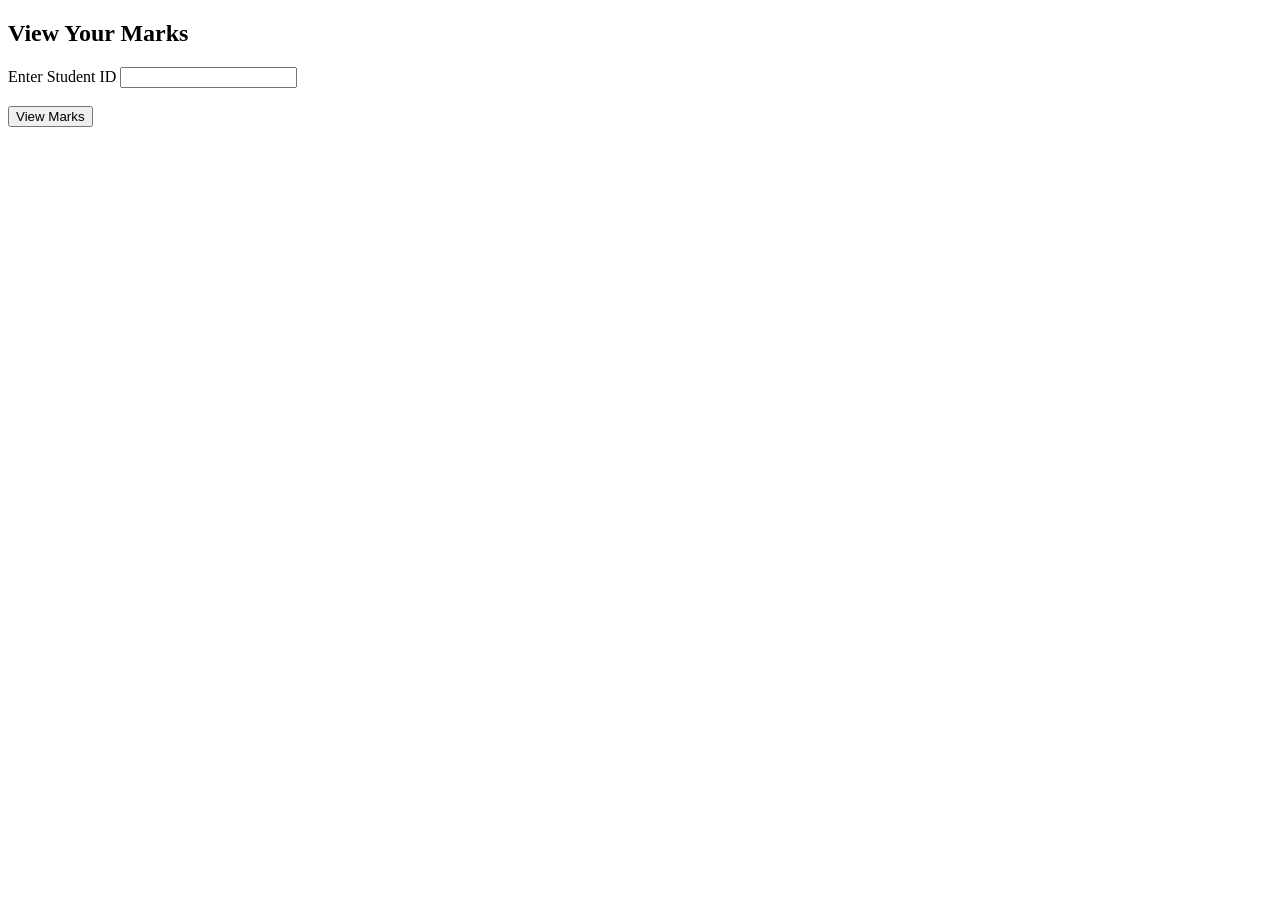
==== templates/search.html @ a7c2dc3a "Initial commit" ====
<!DOCTYPE html>
<html>
<head>
    <title>View Marks</title>
</head>
<body>

<h2>View Your Marks</h2>

<form action="/student" method="POST">

    <label>Enter Student ID</label>

    <input type="number"
           name="student_id"
           required>

    <br><br>

    <button type="submit">
        View Marks
    </button>

</form>

</body>
</html>
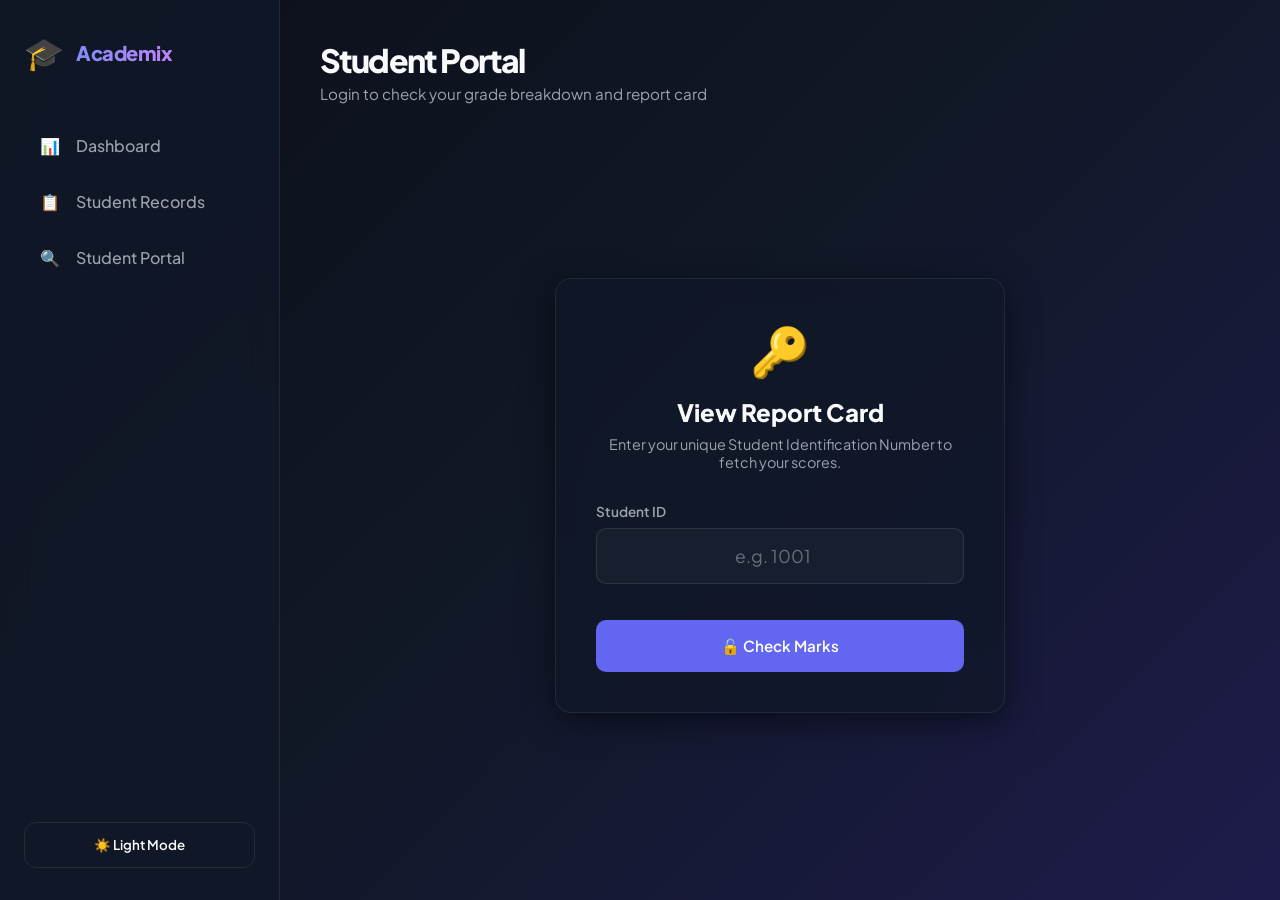
==== commit bf6fd6f1: "feat: Revamp UI with glassmorphic dashboard, SQLite fallback, Chart.js stats, and Render deployment " ====
--- a/templates/search.html
+++ b/templates/search.html
@@ -1,27 +1,85 @@
 <!DOCTYPE html>
-<html>
+<html lang="en" data-theme="dark">
 <head>
-    <title>View Marks</title>
+    <meta charset="UTF-8">
+    <meta name="viewport" content="width=device-width, initial-scale=1.0">
+    <title>Student Portal - Student Management System</title>
+    <link rel="stylesheet" href="/static/css/style.css">
 </head>
 <body>
 
-<h2>View Your Marks</h2>
+<div class="app-container">
+    <!-- Sidebar Navigation -->
+    <aside class="sidebar">
+        <div>
+            <div class="brand-section">
+                <span class="brand-logo">🎓</span>
+                <span class="brand-name">Academix</span>
+            </div>
+            <ul class="nav-links">
+                <li class="nav-item" id="nav-dashboard">
+                    <a href="/">
+                        <span>📊</span>
+                        <span>Dashboard</span>
+                    </a>
+                </li>
+                <li class="nav-item" id="nav-view">
+                    <a href="/view">
+                        <span>📋</span>
+                        <span>Student Records</span>
+                    </a>
+                </li>
+                <li class="nav-item active" id="nav-search">
+                    <a href="/search">
+                        <span>🔍</span>
+                        <span>Student Portal</span>
+                    </a>
+                </li>
+            </ul>
+        </div>
+        <div class="sidebar-footer">
+            <button id="theme-toggle" class="theme-toggle-btn">☀️ Light Mode</button>
+        </div>
+    </aside>
 
-<form action="/student" method="POST">
+    <!-- Main Content Area -->
+    <main class="main-content">
+        <header class="header-container">
+            <div>
+                <h1 class="page-title">Student Portal</h1>
+                <p class="page-subtitle">Login to check your grade breakdown and report card</p>
+            </div>
+        </header>
 
-    <label>Enter Student ID</label>
+        <!-- Centered Portal Card -->
+        <div class="portal-container">
+            <div class="glass-panel portal-card">
+                <div class="portal-icon">🔑</div>
+                <h2 style="margin-bottom: 0.5rem; font-weight: 800;">View Report Card</h2>
+                <p style="color: var(--text-secondary); margin-bottom: 2rem; font-size: 0.9rem;">
+                    Enter your unique Student Identification Number to fetch your scores.
+                </p>
+                
+                <form action="/student" method="POST" style="text-align: left;">
+                    <div class="form-group">
+                        <label for="portal_student_id">Student ID</label>
+                        <input type="number" 
+                               id="portal_student_id" 
+                               name="student_id" 
+                               placeholder="e.g. 1001" 
+                               required 
+                               style="font-size: 1.1rem; padding: 1rem; text-align: center;">
+                    </div>
+                    
+                    <button type="submit" class="btn btn-primary" style="width: 100%; margin-top: 1rem; padding: 1rem;">
+                        🔓 Check Marks
+                    </button>
+                </form>
+            </div>
+        </div>
+    </main>
+</div>
 
-    <input type="number"
-           name="student_id"
-           required>
-
-    <br><br>
-
-    <button type="submit">
-        View Marks
-    </button>
-
-</form>
-
+<script src="/static/js/main.js"></script>
 </body>
 </html>
--- a/static/css/style.css
+++ b/static/css/style.css
@@ -0,0 +1,759 @@
+@import url('https://fonts.googleapis.com/css2?family=Plus+Jakarta+Sans:wght@300;400;500;600;700;800&display=swap');
+
+:root {
+    --font-family: 'Plus Jakarta Sans', sans-serif;
+    
+    /* Dark Theme (Default) Variables */
+    --bg-gradient: linear-gradient(135deg, #0b0f19 0%, #111827 50%, #1e1b4b 100%);
+    --panel-bg: rgba(17, 24, 39, 0.7);
+    --panel-border: rgba(255, 255, 255, 0.08);
+    --text-primary: #f9fafb;
+    --text-secondary: #9ca3af;
+    --accent: #6366f1;
+    --accent-hover: #4f46e5;
+    --accent-glow: rgba(99, 102, 241, 0.25);
+    --success: #10b981;
+    --warning: #f59e0b;
+    --danger: #ef4444;
+    --card-shadow: 0 8px 32px 0 rgba(0, 0, 0, 0.5);
+    --card-radius: 16px;
+    --table-header-bg: rgba(31, 41, 55, 0.8);
+    --table-row-hover: rgba(255, 255, 255, 0.03);
+    --input-bg: rgba(31, 41, 55, 0.5);
+    --input-border: rgba(255, 255, 255, 0.1);
+    --sidebar-bg: rgba(17, 24, 39, 0.85);
+}
+
+[data-theme="light"] {
+    /* Light Theme Variables */
+    --bg-gradient: linear-gradient(135deg, #f3f4f6 0%, #e5e7eb 50%, #dbeafe 100%);
+    --panel-bg: rgba(255, 255, 255, 0.75);
+    --panel-border: rgba(0, 0, 0, 0.06);
+    --text-primary: #111827;
+    --text-secondary: #4b5563;
+    --accent: #4f46e5;
+    --accent-hover: #4338ca;
+    --accent-glow: rgba(79, 70, 229, 0.15);
+    --success: #059669;
+    --warning: #d97706;
+    --danger: #dc2626;
+    --card-shadow: 0 8px 32px 0 rgba(31, 38, 135, 0.05);
+    --table-header-bg: rgba(243, 244, 246, 0.9);
+    --table-row-hover: rgba(0, 0, 0, 0.02);
+    --input-bg: rgba(255, 255, 255, 0.8);
+    --input-border: rgba(0, 0, 0, 0.1);
+    --sidebar-bg: rgba(255, 255, 255, 0.85);
+}
+
+* {
+    margin: 0;
+    padding: 0;
+    box-sizing: border-box;
+    font-family: var(--font-family);
+    transition: background-color 0.3s ease, border-color 0.3s ease, color 0.15s ease;
+}
+
+body {
+    background: var(--bg-gradient);
+    color: var(--text-primary);
+    min-height: 100vh;
+    display: flex;
+    overflow-x: hidden;
+}
+
+/* App Layout */
+.app-container {
+    display: flex;
+    width: 100%;
+    min-height: 100vh;
+}
+
+/* Sidebar Styling */
+.sidebar {
+    width: 280px;
+    background: var(--sidebar-bg);
+    backdrop-filter: blur(16px);
+    -webkit-backdrop-filter: blur(16px);
+    border-right: 1px solid var(--panel-border);
+    padding: 2rem 1.5rem;
+    display: flex;
+    flex-direction: column;
+    justify-content: space-between;
+    height: 100vh;
+    position: sticky;
+    top: 0;
+    z-index: 100;
+}
+
+.brand-section {
+    display: flex;
+    align-items: center;
+    gap: 0.75rem;
+    margin-bottom: 3rem;
+}
+
+.brand-logo {
+    font-size: 2rem;
+}
+
+.brand-name {
+    font-size: 1.25rem;
+    font-weight: 800;
+    background: linear-gradient(to right, #818cf8, #c084fc);
+    -webkit-background-clip: text;
+    -webkit-text-fill-color: transparent;
+    letter-spacing: -0.025em;
+}
+
+.nav-links {
+    list-style: none;
+    display: flex;
+    flex-direction: column;
+    gap: 0.5rem;
+    flex-grow: 1;
+}
+
+.nav-item a {
+    display: flex;
+    align-items: center;
+    gap: 1rem;
+    padding: 0.85rem 1rem;
+    color: var(--text-secondary);
+    text-decoration: none;
+    border-radius: 12px;
+    font-weight: 500;
+    transition: all 0.2s ease;
+}
+
+.nav-item a:hover {
+    color: var(--text-primary);
+    background: rgba(255, 255, 255, 0.05);
+}
+
+.nav-item.active a {
+    color: #fff;
+    background: var(--accent);
+    box-shadow: 0 4px 14px 0 var(--accent-glow);
+}
+
+[data-theme="light"] .nav-item.active a {
+    color: #fff;
+}
+
+.sidebar-footer {
+    display: flex;
+    flex-direction: column;
+    gap: 1rem;
+}
+
+.theme-toggle-btn {
+    display: flex;
+    align-items: center;
+    justify-content: center;
+    gap: 0.75rem;
+    width: 100%;
+    padding: 0.85rem;
+    border-radius: 12px;
+    border: 1px solid var(--panel-border);
+    background: transparent;
+    color: var(--text-primary);
+    font-weight: 600;
+    cursor: pointer;
+    transition: all 0.2s ease;
+}
+
+.theme-toggle-btn:hover {
+    background: rgba(255, 255, 255, 0.05);
+}
+
+/* Main Content Styling */
+.main-content {
+    flex-grow: 1;
+    padding: 2.5rem;
+    overflow-y: auto;
+    max-width: calc(100% - 280px);
+}
+
+.header-container {
+    display: flex;
+    justify-content: space-between;
+    align-items: center;
+    margin-bottom: 2rem;
+}
+
+.page-title {
+    font-size: 2rem;
+    font-weight: 800;
+    letter-spacing: -0.05em;
+}
+
+.page-subtitle {
+    color: var(--text-secondary);
+    font-size: 0.95rem;
+    margin-top: 0.25rem;
+}
+
+/* Dashboard KPI Grid */
+.stats-grid {
+    display: grid;
+    grid-template-columns: repeat(auto-fit, minmax(220px, 1fr));
+    gap: 1.5rem;
+    margin-bottom: 2rem;
+}
+
+.kpi-card {
+    background: var(--panel-bg);
+    border: 1px solid var(--panel-border);
+    backdrop-filter: blur(8px);
+    -webkit-backdrop-filter: blur(8px);
+    border-radius: var(--card-radius);
+    padding: 1.5rem;
+    box-shadow: var(--card-shadow);
+    display: flex;
+    flex-direction: column;
+    justify-content: space-between;
+    min-height: 120px;
+    position: relative;
+    overflow: hidden;
+}
+
+.kpi-card::before {
+    content: '';
+    position: absolute;
+    top: 0;
+    left: 0;
+    width: 4px;
+    height: 100%;
+    background: var(--accent);
+}
+
+.kpi-card.kpi-success::before { background: var(--success); }
+.kpi-card.kpi-warning::before { background: var(--warning); }
+.kpi-card.kpi-danger::before { background: var(--danger); }
+
+.kpi-title {
+    font-size: 0.85rem;
+    font-weight: 600;
+    color: var(--text-secondary);
+    text-transform: uppercase;
+    letter-spacing: 0.05em;
+}
+
+.kpi-value {
+    font-size: 2rem;
+    font-weight: 800;
+    margin-top: 0.5rem;
+    letter-spacing: -0.025em;
+}
+
+.kpi-sub {
+    font-size: 0.75rem;
+    color: var(--text-secondary);
+    margin-top: 0.25rem;
+}
+
+/* Dashboard Visualizations Grid */
+.charts-grid {
+    display: grid;
+    grid-template-columns: 2fr 1fr;
+    gap: 1.5rem;
+    margin-bottom: 2rem;
+}
+
+@media (max-width: 1024px) {
+    .charts-grid {
+        grid-template-columns: 1fr;
+    }
+}
+
+.chart-card {
+    background: var(--panel-bg);
+    border: 1px solid var(--panel-border);
+    border-radius: var(--card-radius);
+    padding: 1.5rem;
+    box-shadow: var(--card-shadow);
+    display: flex;
+    flex-direction: column;
+}
+
+.chart-card h3 {
+    margin-bottom: 1.5rem;
+    font-weight: 700;
+    font-size: 1.1rem;
+}
+
+.chart-container {
+    position: relative;
+    flex-grow: 1;
+    min-height: 280px;
+}
+
+/* Forms & Panels */
+.panel-grid {
+    display: grid;
+    grid-template-columns: 1fr 1.5fr;
+    gap: 1.5rem;
+}
+
+@media (max-width: 900px) {
+    .panel-grid {
+        grid-template-columns: 1fr;
+    }
+}
+
+.glass-panel {
+    background: var(--panel-bg);
+    border: 1px solid var(--panel-border);
+    backdrop-filter: blur(12px);
+    -webkit-backdrop-filter: blur(12px);
+    border-radius: var(--card-radius);
+    padding: 2rem;
+    box-shadow: var(--card-shadow);
+}
+
+.glass-panel h3 {
+    margin-bottom: 1.5rem;
+    font-size: 1.25rem;
+    font-weight: 700;
+}
+
+.form-group {
+    margin-bottom: 1.25rem;
+}
+
+.form-row-2 {
+    display: grid;
+    grid-template-columns: 1fr 1fr;
+    gap: 1rem;
+}
+
+label {
+    display: block;
+    font-size: 0.85rem;
+    font-weight: 600;
+    color: var(--text-secondary);
+    margin-bottom: 0.5rem;
+}
+
+input {
+    width: 100%;
+    background: var(--input-bg);
+    border: 1px solid var(--input-border);
+    color: var(--text-primary);
+    padding: 0.85rem 1rem;
+    border-radius: 10px;
+    font-size: 0.95rem;
+    outline: none;
+    transition: all 0.2s ease;
+}
+
+input:focus {
+    border-color: var(--accent);
+    box-shadow: 0 0 0 3px var(--accent-glow);
+}
+
+input::placeholder {
+    color: var(--text-secondary);
+    opacity: 0.6;
+}
+
+/* Button Styling */
+.btn-group {
+    display: grid;
+    grid-template-columns: repeat(auto-fit, minmax(100px, 1fr));
+    gap: 0.75rem;
+    margin-top: 1.5rem;
+}
+
+.btn {
+    display: inline-flex;
+    align-items: center;
+    justify-content: center;
+    gap: 0.5rem;
+    padding: 0.85rem 1.25rem;
+    border-radius: 10px;
+    font-weight: 600;
+    font-size: 0.95rem;
+    cursor: pointer;
+    border: none;
+    transition: all 0.2s ease;
+    text-decoration: none;
+}
+
+.btn-primary {
+    background: var(--accent);
+    color: #fff;
+}
+
+.btn-primary:hover {
+    background: var(--accent-hover);
+    box-shadow: 0 4px 12px var(--accent-glow);
+}
+
+.btn-success {
+    background: var(--success);
+    color: #fff;
+}
+
+.btn-success:hover {
+    background: rgba(16, 185, 129, 0.8);
+    box-shadow: 0 4px 12px rgba(16, 185, 129, 0.3);
+}
+
+.btn-warning {
+    background: var(--warning);
+    color: #fff;
+}
+
+.btn-warning:hover {
+    box-shadow: 0 4px 12px rgba(245, 158, 11, 0.3);
+}
+
+.btn-danger {
+    background: var(--danger);
+    color: #fff;
+}
+
+.btn-danger:hover {
+    box-shadow: 0 4px 12px rgba(239, 68, 68, 0.3);
+}
+
+.btn-secondary {
+    background: var(--input-bg);
+    border: 1px solid var(--panel-border);
+    color: var(--text-primary);
+}
+
+.btn-secondary:hover {
+    background: rgba(255, 255, 255, 0.08);
+}
+
+/* Table Card & Data Tables */
+.table-card {
+    background: var(--panel-bg);
+    border: 1px solid var(--panel-border);
+    border-radius: var(--card-radius);
+    box-shadow: var(--card-shadow);
+    overflow: hidden;
+    margin-bottom: 2rem;
+}
+
+.table-header-tools {
+    display: flex;
+    justify-content: space-between;
+    align-items: center;
+    padding: 1.5rem;
+    border-bottom: 1px solid var(--panel-border);
+    flex-wrap: wrap;
+    gap: 1rem;
+}
+
+.search-bar-container {
+    position: relative;
+    max-width: 320px;
+    width: 100%;
+}
+
+.search-bar-container input {
+    padding-left: 2.5rem;
+}
+
+.search-icon {
+    position: absolute;
+    left: 0.95rem;
+    top: 50%;
+    transform: translateY(-50%);
+    color: var(--text-secondary);
+    pointer-events: none;
+}
+
+.table-wrapper {
+    overflow-x: auto;
+    width: 100%;
+}
+
+table {
+    width: 100%;
+    border-collapse: collapse;
+    text-align: left;
+}
+
+th {
+    background: var(--table-header-bg);
+    color: var(--text-secondary);
+    font-size: 0.8rem;
+    font-weight: 700;
+    text-transform: uppercase;
+    letter-spacing: 0.05rem;
+    padding: 1rem 1.5rem;
+    border-bottom: 1px solid var(--panel-border);
+}
+
+td {
+    padding: 1rem 1.5rem;
+    border-bottom: 1px solid var(--panel-border);
+    font-size: 0.95rem;
+    color: var(--text-primary);
+}
+
+tr:last-child td {
+    border-bottom: none;
+}
+
+tr {
+    transition: background-color 0.15s ease;
+}
+
+tr:hover {
+    background-color: var(--table-row-hover);
+}
+
+.grade-badge {
+    display: inline-flex;
+    align-items: center;
+    padding: 0.25rem 0.65rem;
+    border-radius: 9999px;
+    font-size: 0.75rem;
+    font-weight: 700;
+    letter-spacing: 0.025em;
+}
+
+.badge-a { background: rgba(16, 185, 129, 0.15); color: var(--success); }
+.badge-b { background: rgba(99, 102, 241, 0.15); color: var(--accent); }
+.badge-c { background: rgba(245, 158, 11, 0.15); color: var(--warning); }
+.badge-d { background: rgba(239, 68, 68, 0.15); color: var(--danger); }
+.badge-f { background: rgba(239, 68, 68, 0.25); color: var(--danger); border: 1px solid rgba(239, 68, 68, 0.5); }
+
+/* Portal Login & Student View */
+.portal-container {
+    display: flex;
+    align-items: center;
+    justify-content: center;
+    min-height: 80vh;
+    width: 100%;
+}
+
+.portal-card {
+    max-width: 450px;
+    width: 100%;
+    padding: 2.5rem;
+    text-align: center;
+}
+
+.portal-icon {
+    font-size: 3rem;
+    margin-bottom: 1rem;
+}
+
+.report-card {
+    max-width: 750px;
+    margin: 0 auto;
+    background: var(--panel-bg);
+    border: 1px solid var(--panel-border);
+    border-radius: var(--card-radius);
+    padding: 2.5rem;
+    box-shadow: var(--card-shadow);
+}
+
+.report-header {
+    display: flex;
+    justify-content: space-between;
+    align-items: center;
+    border-bottom: 2px dashed var(--panel-border);
+    padding-bottom: 1.5rem;
+    margin-bottom: 2rem;
+}
+
+.student-info h2 {
+    font-size: 1.75rem;
+    font-weight: 800;
+}
+
+.student-info p {
+    color: var(--text-secondary);
+    margin-top: 0.25rem;
+}
+
+.grade-banner {
+    text-align: right;
+}
+
+.grade-circle {
+    width: 80px;
+    height: 80px;
+    border-radius: 50%;
+    background: var(--accent-glow);
+    border: 2px solid var(--accent);
+    display: flex;
+    align-items: center;
+    justify-content: center;
+    font-size: 2rem;
+    font-weight: 800;
+    color: var(--accent);
+    box-shadow: 0 0 20px 0 var(--accent-glow);
+}
+
+.report-grid {
+    display: grid;
+    grid-template-columns: 1.8fr 1.2fr;
+    gap: 2rem;
+}
+
+@media (max-width: 768px) {
+    .report-grid {
+        grid-template-columns: 1fr;
+    }
+}
+
+.subject-scores {
+    display: flex;
+    flex-direction: column;
+    gap: 1.25rem;
+}
+
+.subject-progress-row {
+    display: flex;
+    flex-direction: column;
+    gap: 0.5rem;
+}
+
+.progress-header {
+    display: flex;
+    justify-content: space-between;
+    font-size: 0.9rem;
+    font-weight: 600;
+}
+
+.progress-bar-bg {
+    width: 100%;
+    height: 8px;
+    background: var(--input-bg);
+    border-radius: 9999px;
+    overflow: hidden;
+}
+
+.progress-bar-fill {
+    height: 100%;
+    background: var(--accent);
+    border-radius: 9999px;
+    transition: width 1s cubic-bezier(0.4, 0, 0.2, 1);
+}
+
+.report-summary-card {
+    background: rgba(255, 255, 255, 0.02);
+    border: 1px solid var(--panel-border);
+    border-radius: 12px;
+    padding: 1.5rem;
+    display: flex;
+    flex-direction: column;
+    justify-content: space-between;
+}
+
+.summary-item {
+    display: flex;
+    justify-content: space-between;
+    padding: 0.75rem 0;
+    border-bottom: 1px solid var(--panel-border);
+    font-size: 0.95rem;
+}
+
+.summary-item:last-of-type {
+    border-bottom: none;
+}
+
+.summary-label {
+    color: var(--text-secondary);
+    font-weight: 500;
+}
+
+.summary-value {
+    font-weight: 700;
+}
+
+.tutor-feedback {
+    margin-top: 1.5rem;
+    padding: 1rem;
+    background: rgba(99, 102, 241, 0.06);
+    border-left: 3px solid var(--accent);
+    border-radius: 0 8px 8px 0;
+    font-size: 0.875rem;
+    line-height: 1.4;
+}
+
+/* Toast Notifications */
+.toast-container {
+    position: fixed;
+    bottom: 2rem;
+    right: 2rem;
+    display: flex;
+    flex-direction: column;
+    gap: 0.75rem;
+    z-index: 9999;
+}
+
+.toast {
+    background: var(--toast-bg);
+    border: 1px solid var(--panel-border);
+    border-left: 4px solid var(--accent);
+    color: var(--text-primary);
+    padding: 1rem 1.5rem;
+    border-radius: 10px;
+    box-shadow: 0 10px 25px -5px rgba(0,0,0,0.1), 0 10px 10px -5px rgba(0,0,0,0.04);
+    display: flex;
+    align-items: center;
+    gap: 0.75rem;
+    transform: translateY(100px);
+    opacity: 0;
+    animation: toast-in 0.35s cubic-bezier(0.16, 1, 0.3, 1) forwards;
+}
+
+.toast.toast-success { border-left-color: var(--success); }
+.toast.toast-danger { border-left-color: var(--danger); }
+.toast.toast-warning { border-left-color: var(--warning); }
+
+@keyframes toast-in {
+    to {
+        transform: translateY(0);
+        opacity: 1;
+    }
+}
+
+.toast.toast-out {
+    animation: toast-out 0.25s ease forwards;
+}
+
+@keyframes toast-out {
+    to {
+        transform: translateY(-20px);
+        opacity: 0;
+    }
+}
+
+/* Responsive Overrides */
+@media (max-width: 768px) {
+    .app-container {
+        flex-direction: column;
+    }
+    
+    .sidebar {
+        width: 100%;
+        height: auto;
+        position: relative;
+        padding: 1.5rem;
+    }
+    
+    .brand-section {
+        margin-bottom: 1.5rem;
+    }
+    
+    .nav-links {
+        flex-direction: row;
+        flex-wrap: wrap;
+        gap: 0.5rem;
+    }
+    
+    .main-content {
+        max-width: 100%;
+        padding: 1.5rem;
+    }
+}
